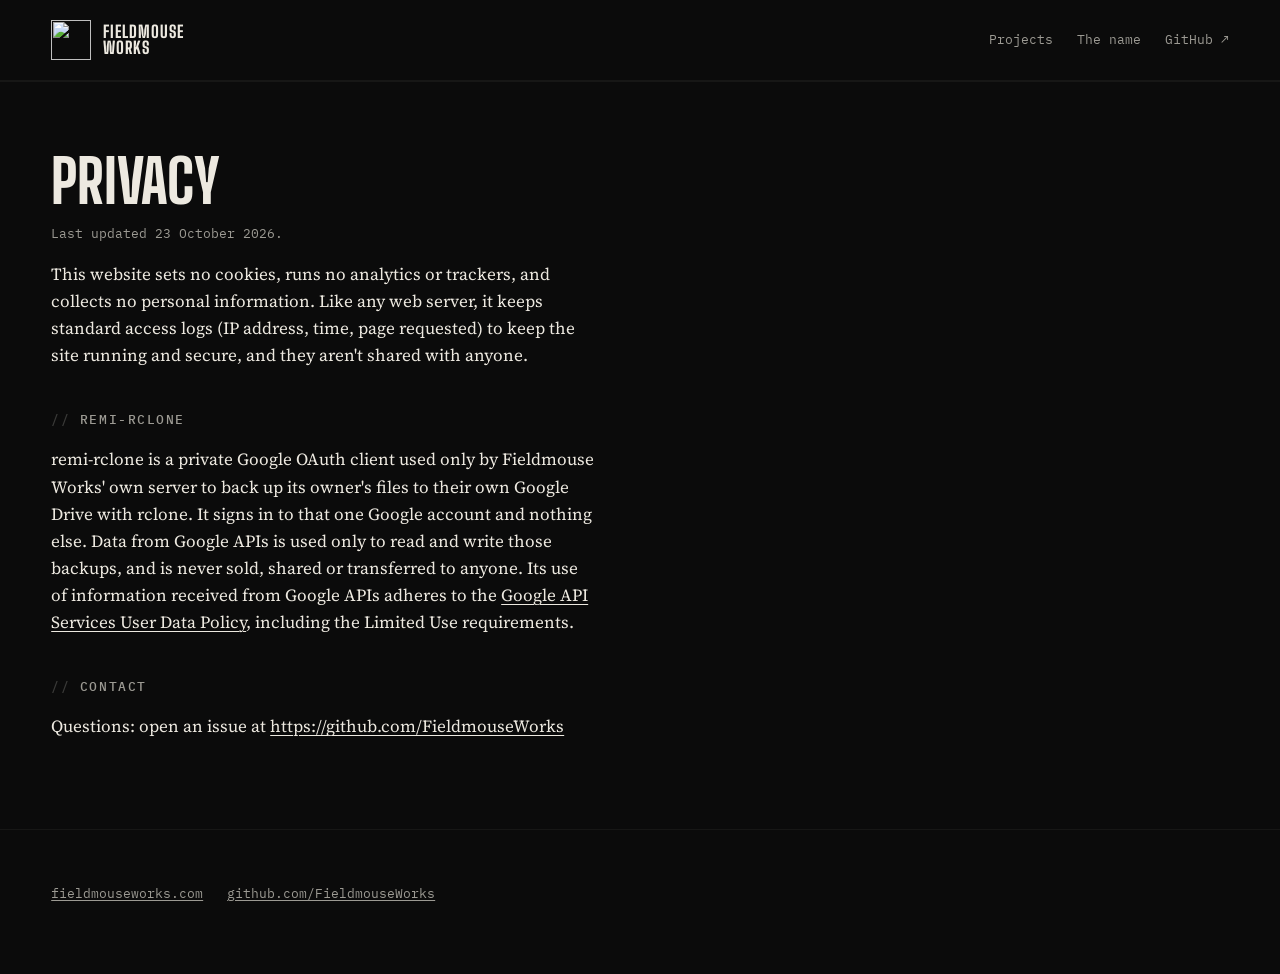
==== privacy.html @ 772d8dbb "Privacy page (for the remi-rclone Google OAuth client) /privacy, in the site's own look. No cookies," ====
<!doctype html>
<html lang="en">
<head>
<meta charset="utf-8">
<meta name="viewport" content="width=device-width, initial-scale=1">
<title>Privacy — Fieldmouse Works</title>
<meta name="description" content="Privacy policy for fieldmouseworks.com and the remi-rclone Google OAuth client.">
<meta name="theme-color" content="#0b0b0b">
<link rel="canonical" href="https://fieldmouseworks.com/privacy">
<link rel="icon" href="/assets/favicon.ico" sizes="any">
<link rel="icon" href="/assets/favicon-32.png" type="image/png">
<link rel="apple-touch-icon" href="/assets/apple-touch-icon-180.png">
<link rel="preconnect" href="https://fonts.googleapis.com">
<link rel="preconnect" href="https://fonts.gstatic.com" crossorigin>
<link href="https://fonts.googleapis.com/css2?family=Big+Shoulders+Display:wght@700;800&family=IBM+Plex+Mono:wght@400;500&family=Source+Serif+4:ital,opsz,wght@0,8..60,400;0,8..60,600;1,8..60,400&display=swap" rel="stylesheet">
<link rel="stylesheet" href="/style.css">
</head>
<body>

<header class="masthead">
  <a class="brand" href="/" aria-label="Fieldmouse Works, home">
    <img src="/assets/mark-reversed.png" alt="" width="40" height="40">
    <span>Fieldmouse<br>Works</span>
  </a>
  <nav aria-label="Primary">
    <a href="/#projects">Projects</a>
    <a href="/#name">The name</a>
    <a href="https://github.com/FieldmouseWorks" rel="me">GitHub <span aria-hidden="true">↗</span></a>
  </nav>
</header>

<main id="top">

  <article class="doc" aria-labelledby="privacy-title">
    <h1 id="privacy-title">Privacy</h1>
    <p class="updated">Last updated 23 October 2026.</p>
    <p>
      This website sets no cookies, runs no analytics or trackers, and
      collects no personal information. Like any web server, it keeps
      standard access logs (IP address, time, page requested) to keep the
      site running and secure, and they aren't shared with anyone.
    </p>

    <h2 class="eyebrow">remi-rclone</h2>
    <p>
      remi-rclone is a private Google OAuth client used only by Fieldmouse
      Works' own server to back up its owner's files to their own Google
      Drive with rclone. It signs in to that one Google account and nothing
      else. Data from Google APIs is used only to read and write those
      backups, and is never sold, shared or transferred to anyone. Its use of
      information received from Google APIs adheres to the
      <a href="https://developers.google.com/terms/api-services-user-data-policy">Google API Services User Data Policy</a>,
      including the Limited Use requirements.
    </p>

    <h2 class="eyebrow">Contact</h2>
    <p>
      Questions: open an issue at
      <a href="https://github.com/FieldmouseWorks">https://github.com/FieldmouseWorks</a>
    </p>
  </article>

</main>

<footer class="colophon">
  <p class="links">
    <a href="/">fieldmouseworks.com</a>
    <a href="https://github.com/FieldmouseWorks">github.com/FieldmouseWorks</a>
  </p>
</footer>

</body>
</html>
---- style.css ----
/* Fieldmouse Works — organization landing page
   Palette and type are derived from the monochrome mark: ink ground,
   one shaft of paper-coloured light, straw-gold used only for state. */

:root {
  --ink: #0b0b0b;
  --ink-2: #171716;
  --graphite: #3a3a38;
  --ash: #9c9a93;
  --paper: #ede9e0;
  --straw: #c9a24a;

  --display: "Big Shoulders Display", "Oswald", "Arial Narrow", sans-serif;
  --serif: "Source Serif 4", Georgia, "Times New Roman", serif;
  --mono: "IBM Plex Mono", "SFMono-Regular", Menlo, Consolas, monospace;

  --measure: 34rem;
  --gutter: clamp(1.25rem, 4vw, 4rem);
  --shaft-angle: 34deg;
}

*, *::before, *::after { box-sizing: border-box; }

html { color-scheme: dark; scroll-behavior: smooth; }

body {
  margin: 0;
  background: var(--ink);
  color: var(--paper);
  font-family: var(--serif);
  font-size: 1.0625rem;
  line-height: 1.6;
  -webkit-font-smoothing: antialiased;
}

a { color: inherit; text-decoration-thickness: 1px; text-underline-offset: 0.18em; }
a:hover { color: var(--straw); }
a:focus-visible { outline: 2px solid var(--straw); outline-offset: 3px; }
img { display: block; max-width: 100%; height: auto; }

/* ---------- masthead ---------- */

.masthead {
  display: flex;
  align-items: center;
  justify-content: space-between;
  gap: 1rem;
  padding: 1.25rem var(--gutter);
  border-bottom: 1px solid var(--ink-2);
}

.brand {
  display: flex;
  align-items: center;
  gap: 0.75rem;
  text-decoration: none;
  font-family: var(--display);
  font-weight: 800;
  font-size: 1.05rem;
  line-height: 0.95;
  letter-spacing: 0.06em;
  text-transform: uppercase;
}
.brand img { width: 40px; height: 40px; }

.masthead nav { display: flex; gap: 1.5rem; }
.masthead nav a {
  font-family: var(--mono);
  font-size: 0.8125rem;
  text-decoration: none;
  color: var(--ash);
}
.masthead nav a:hover { color: var(--straw); }

/* ---------- hero: the light shaft ---------- */

.hero {
  position: relative;
  isolation: isolate;
  overflow: hidden;
  padding: clamp(3rem, 8vh, 6rem) var(--gutter) clamp(3rem, 8vh, 6rem);
  display: grid;
  grid-template-columns: minmax(0, 1fr) auto;
  align-items: end;
  column-gap: var(--gutter);
}

/* The shaft is the diagonal slash from the mark, scaled to the page.
   It opens on load, from the top-right, like a door. */
.shaft {
  position: absolute;
  z-index: 0;
  top: -40%;
  right: 12%;
  width: clamp(14rem, 28vw, 24rem);
  height: 190%;
  background: var(--paper);
  transform-origin: top center;
  transform: rotate(var(--shaft-angle)) scaleX(1);
  animation: open 1.1s cubic-bezier(0.2, 0.8, 0.2, 1) both;
  animation-delay: 0.15s;
}

@keyframes open {
  from { transform: rotate(var(--shaft-angle)) scaleX(0.02); }
  to   { transform: rotate(var(--shaft-angle)) scaleX(1); }
}

.hero-inner {
  position: relative;
  z-index: 2;
  max-width: 60rem;
  mix-blend-mode: difference; /* text inverts where it crosses the shaft */
}

.hero h1 {
  margin: 0 0 1.5rem;
  font-family: var(--display);
  font-weight: 800;
  font-size: clamp(3.75rem, 12vw, 10.5rem);
  line-height: 0.86;
  letter-spacing: 0.005em;
  text-transform: uppercase;
  color: var(--paper);
}
.hero h1 span { display: block; }
.hero h1 span:nth-child(2) { padding-left: 0.12em; }

.lede {
  max-width: var(--measure);
  margin: 0 0 2rem;
  font-size: clamp(1.0625rem, 1.5vw, 1.25rem);
  color: var(--paper);
}

.hero-links { margin: 0; }
.button {
  display: inline-block;
  padding: 0.7rem 1.1rem;
  border: 1.5px solid var(--paper);
  font-family: var(--mono);
  font-size: 0.875rem;
  text-decoration: none;
  color: var(--paper);
}
.button:hover { background: var(--paper); color: var(--ink); }

.hero-mark {
  position: relative;
  z-index: 1;
  width: clamp(12rem, 24vw, 22rem);
  margin-bottom: -0.5rem;
  mix-blend-mode: difference;
  opacity: 0.95;
  animation: rise 1.2s cubic-bezier(0.2, 0.8, 0.2, 1) both;
  animation-delay: 0.5s;
}
@keyframes rise {
  from { opacity: 0; transform: translateY(2rem); }
  to   { opacity: 0.95; transform: none; }
}

/* ---------- section scaffolding ---------- */

.eyebrow {
  margin: 0 0 2.5rem;
  font-family: var(--mono);
  font-weight: 500;
  font-size: 0.8125rem;
  letter-spacing: 0.12em;
  text-transform: uppercase;
  color: var(--ash);
}
.eyebrow::before { content: "// "; color: var(--graphite); }

/* ---------- projects ---------- */

.projects {
  padding: clamp(3rem, 8vh, 6rem) var(--gutter);
  border-top: 1px solid var(--ink-2);
  display: grid;
  grid-template-columns: repeat(auto-fit, minmax(20rem, 1fr));
  column-gap: clamp(2rem, 6vw, 6rem);
  row-gap: 3rem;
}
.projects > .eyebrow, .projects > .supporting { grid-column: 1 / -1; }

.project { max-width: var(--measure); }
.project > header { margin-bottom: 1.25rem; }
.project h3 {
  margin: 0 0 0.75rem;
  font-family: var(--display);
  font-weight: 800;
  font-size: clamp(2.5rem, 5vw, 3.75rem);
  line-height: 0.9;
  text-transform: uppercase;
}
.project h3 a { text-decoration: none; }
.project h3 a:hover { color: var(--straw); }

.meta {
  display: flex;
  flex-wrap: wrap;
  gap: 0.5rem 1.5rem;
  margin: 0;
  font-family: var(--mono);
  font-size: 0.8125rem;
}
.meta div { display: flex; gap: 0.5rem; }
.meta dt { color: var(--ash); }
.meta dt::after { content: ":"; }
.meta dd { margin: 0; }
.meta .status { color: var(--straw); }

.project p { margin: 0 0 1rem; }
.caution {
  font-style: italic;
  color: var(--ash);
}
.repo-link {
  display: inline-block;
  margin-top: 0.5rem;
  font-family: var(--mono);
  font-size: 0.8125rem;
}

.supporting {
  margin: 0;
  max-width: var(--measure);
  color: var(--ash);
}

/* ---------- the name ---------- */

.name {
  padding: clamp(3rem, 8vh, 6rem) var(--gutter);
  border-top: 1px solid var(--ink-2);
}
.name blockquote {
  margin: 0;
  max-width: 44rem;
  font-size: clamp(1.375rem, 2.6vw, 2rem);
  line-height: 1.35;
  font-weight: 400;
}
.name blockquote p { margin: 0; }

/* ---------- documents (privacy) ---------- */

.doc {
  padding: clamp(3rem, 8vh, 6rem) var(--gutter);
  border-top: 1px solid var(--ink-2);
}
.doc h1 {
  margin: 0 0 1rem;
  font-family: var(--display);
  font-weight: 800;
  font-size: clamp(2.5rem, 5vw, 3.75rem);
  line-height: 0.9;
  text-transform: uppercase;
}
.doc h2 { margin: 2.5rem 0 1rem; }
.doc p { max-width: var(--measure); margin: 0 0 1rem; }
.doc .updated { font-family: var(--mono); font-size: 0.8125rem; color: var(--ash); }

/* ---------- colophon ---------- */

.colophon {
  padding: clamp(2.5rem, 6vh, 4rem) var(--gutter);
  border-top: 1px solid var(--ink-2);
  color: var(--ash);
  font-size: 0.9375rem;
}
.colophon p { max-width: var(--measure); margin: 0 0 1rem; }
.colophon .links { display: flex; flex-wrap: wrap; gap: 1.5rem; font-family: var(--mono); font-size: 0.8125rem; }
.colophon .fine { font-size: 0.8125rem; margin: 0; }

/* ---------- responsive ---------- */

@media (max-width: 40rem) {
  .masthead nav { gap: 1rem; }
  .masthead nav a { white-space: nowrap; }
  .masthead nav a:nth-child(2) { display: none; }
  .brand span { font-size: 0.95rem; }
  .hero { grid-template-columns: 1fr; }
  .shaft { right: -10%; width: 40vw; }
  .hero-mark { width: 9rem; justify-self: end; margin-top: 1.5rem; margin-bottom: 0; opacity: 0.8; }
}

/* ---------- motion ---------- */

@media (prefers-reduced-motion: reduce) {
  html { scroll-behavior: auto; }
  .shaft, .hero-mark { animation: none; }
}
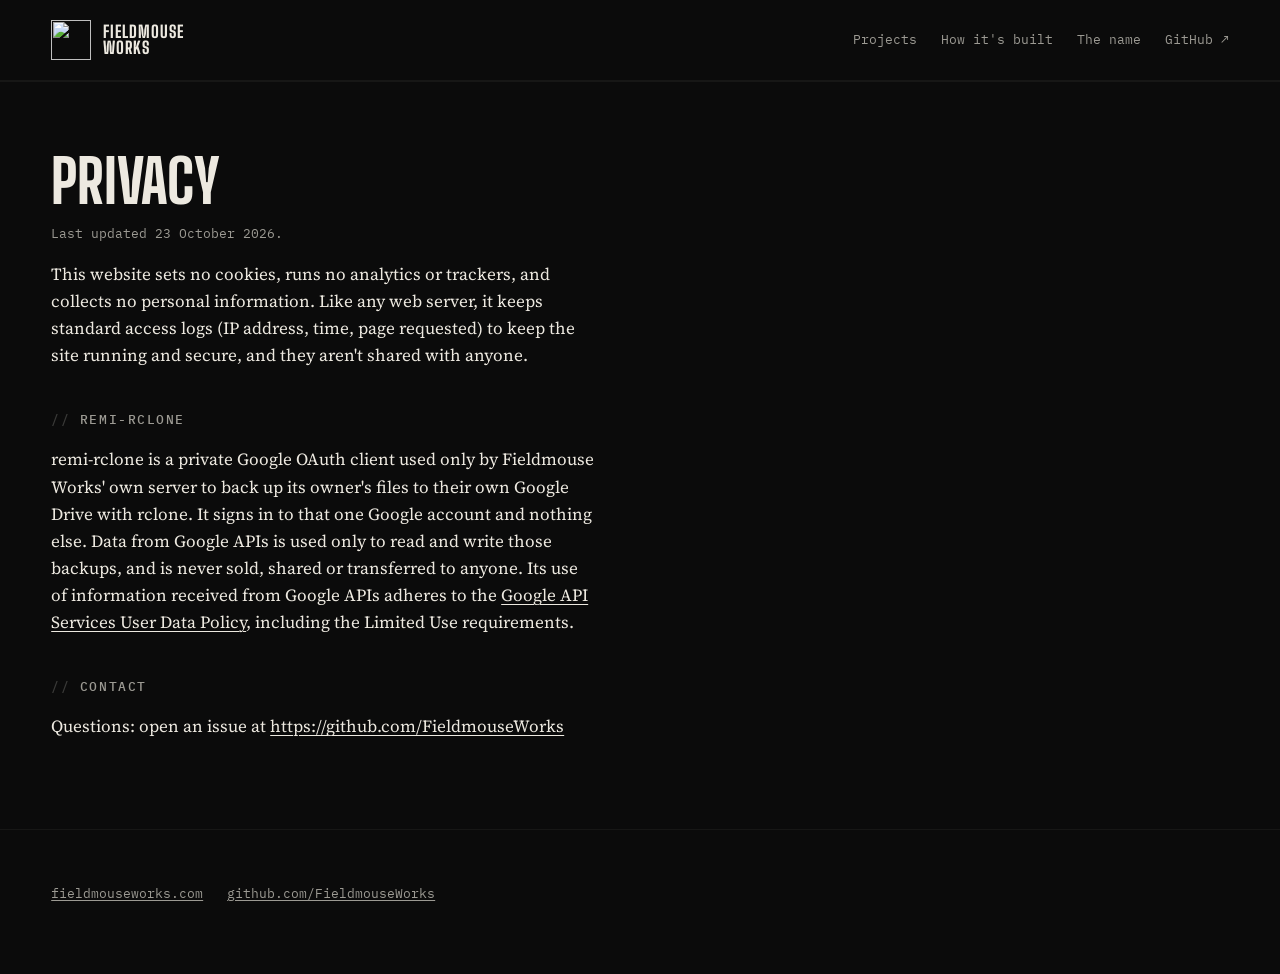
==== commit 2d0aeff0: "index: hide optional menu links by class, not by position The phone layout hid the menu's second lin" ====
--- a/privacy.html
+++ b/privacy.html
@@ -24,7 +24,8 @@
   </a>
   <nav aria-label="Primary">
     <a href="/#projects">Projects</a>
-    <a href="/#name">The name</a>
+    <a class="wide-only" href="/#how">How it's built</a>
+    <a class="wide-only" href="/#name">The name</a>
     <a href="https://github.com/FieldmouseWorks" rel="me">GitHub <span aria-hidden="true">↗</span></a>
   </nav>
 </header>
--- a/style.css
+++ b/style.css
@@ -230,6 +230,15 @@
   color: var(--ash);
 }
 
+/* ---------- how the work gets done ---------- */
+
+.how {
+  padding: clamp(3rem, 8vh, 6rem) var(--gutter);
+  border-top: 1px solid var(--ink-2);
+}
+.how p { margin: 0 0 1rem; max-width: var(--measure); }
+.how p:last-child { margin-bottom: 0; }
+
 /* ---------- the name ---------- */
 
 .name {
@@ -280,7 +289,7 @@
 @media (max-width: 40rem) {
   .masthead nav { gap: 1rem; }
   .masthead nav a { white-space: nowrap; }
-  .masthead nav a:nth-child(2) { display: none; }
+  .masthead nav .wide-only { display: none; }
   .brand span { font-size: 0.95rem; }
   .hero { grid-template-columns: 1fr; }
   .shaft { right: -10%; width: 40vw; }
